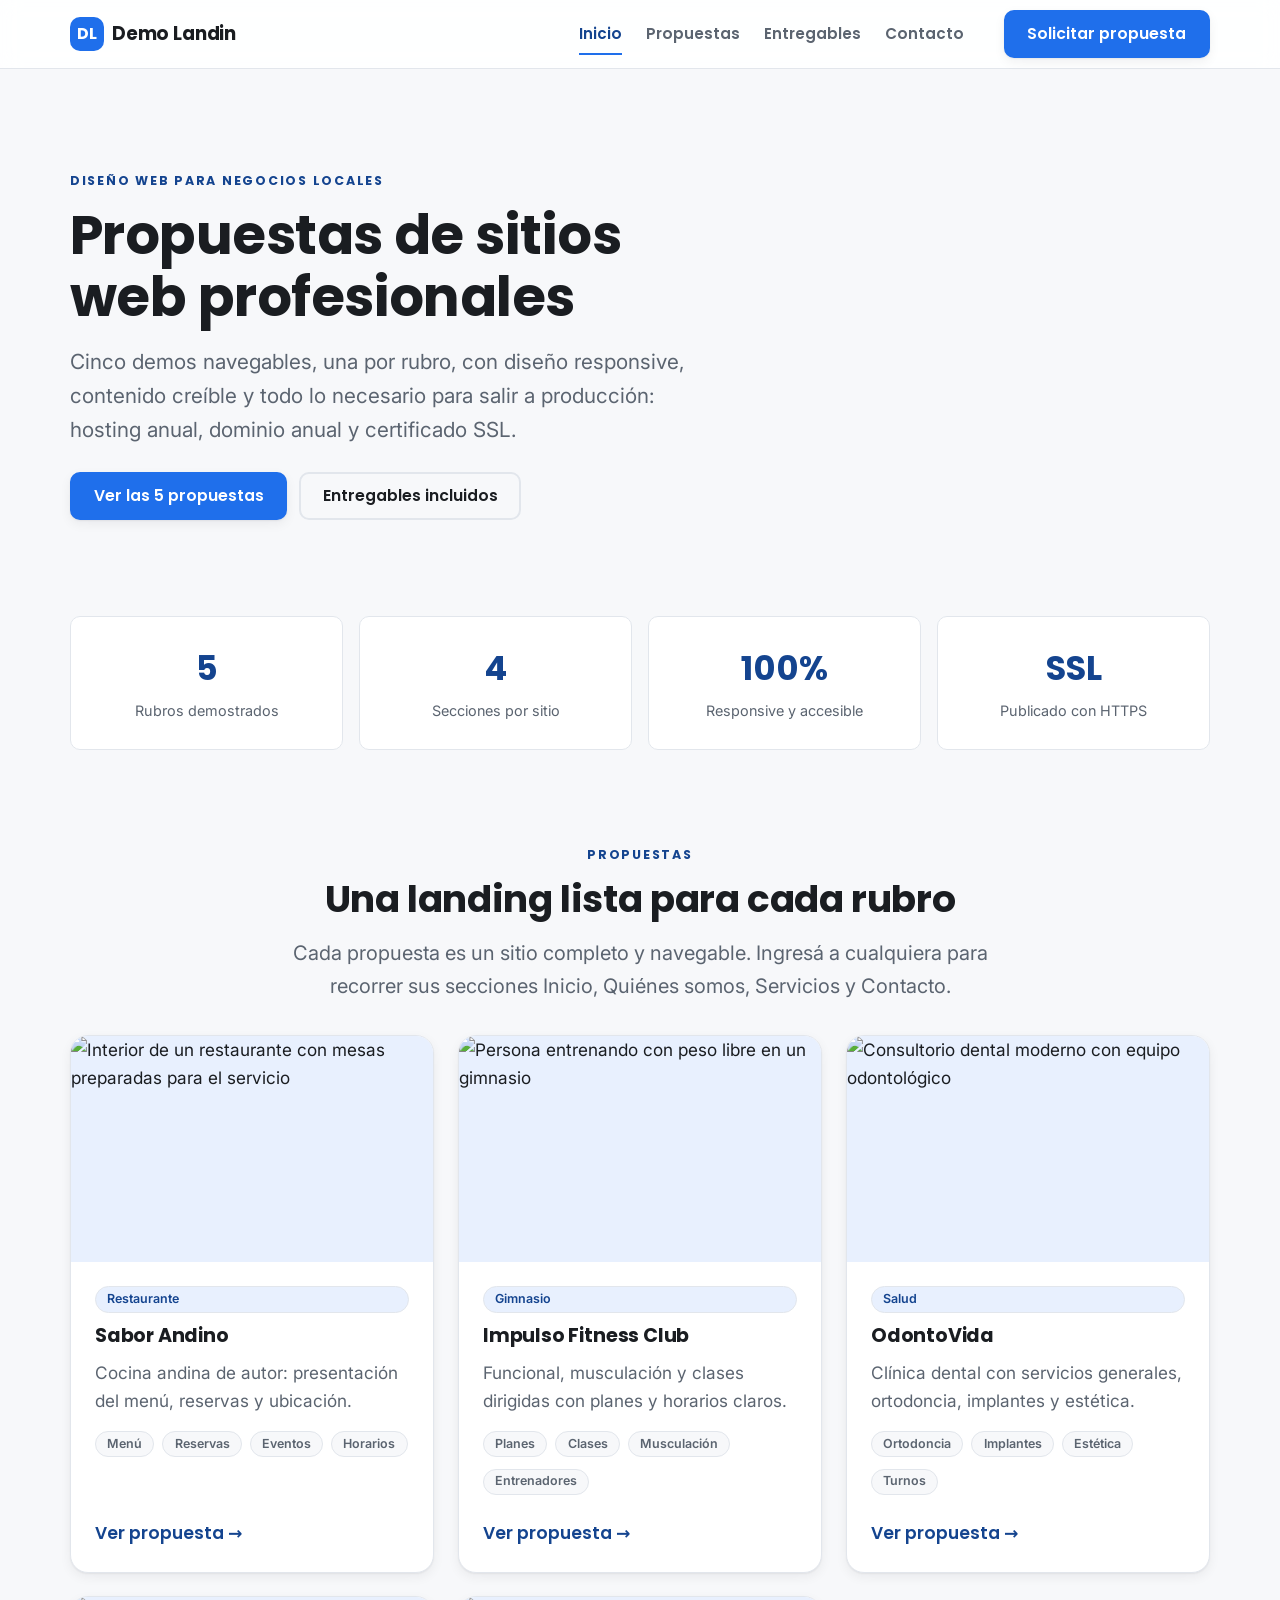
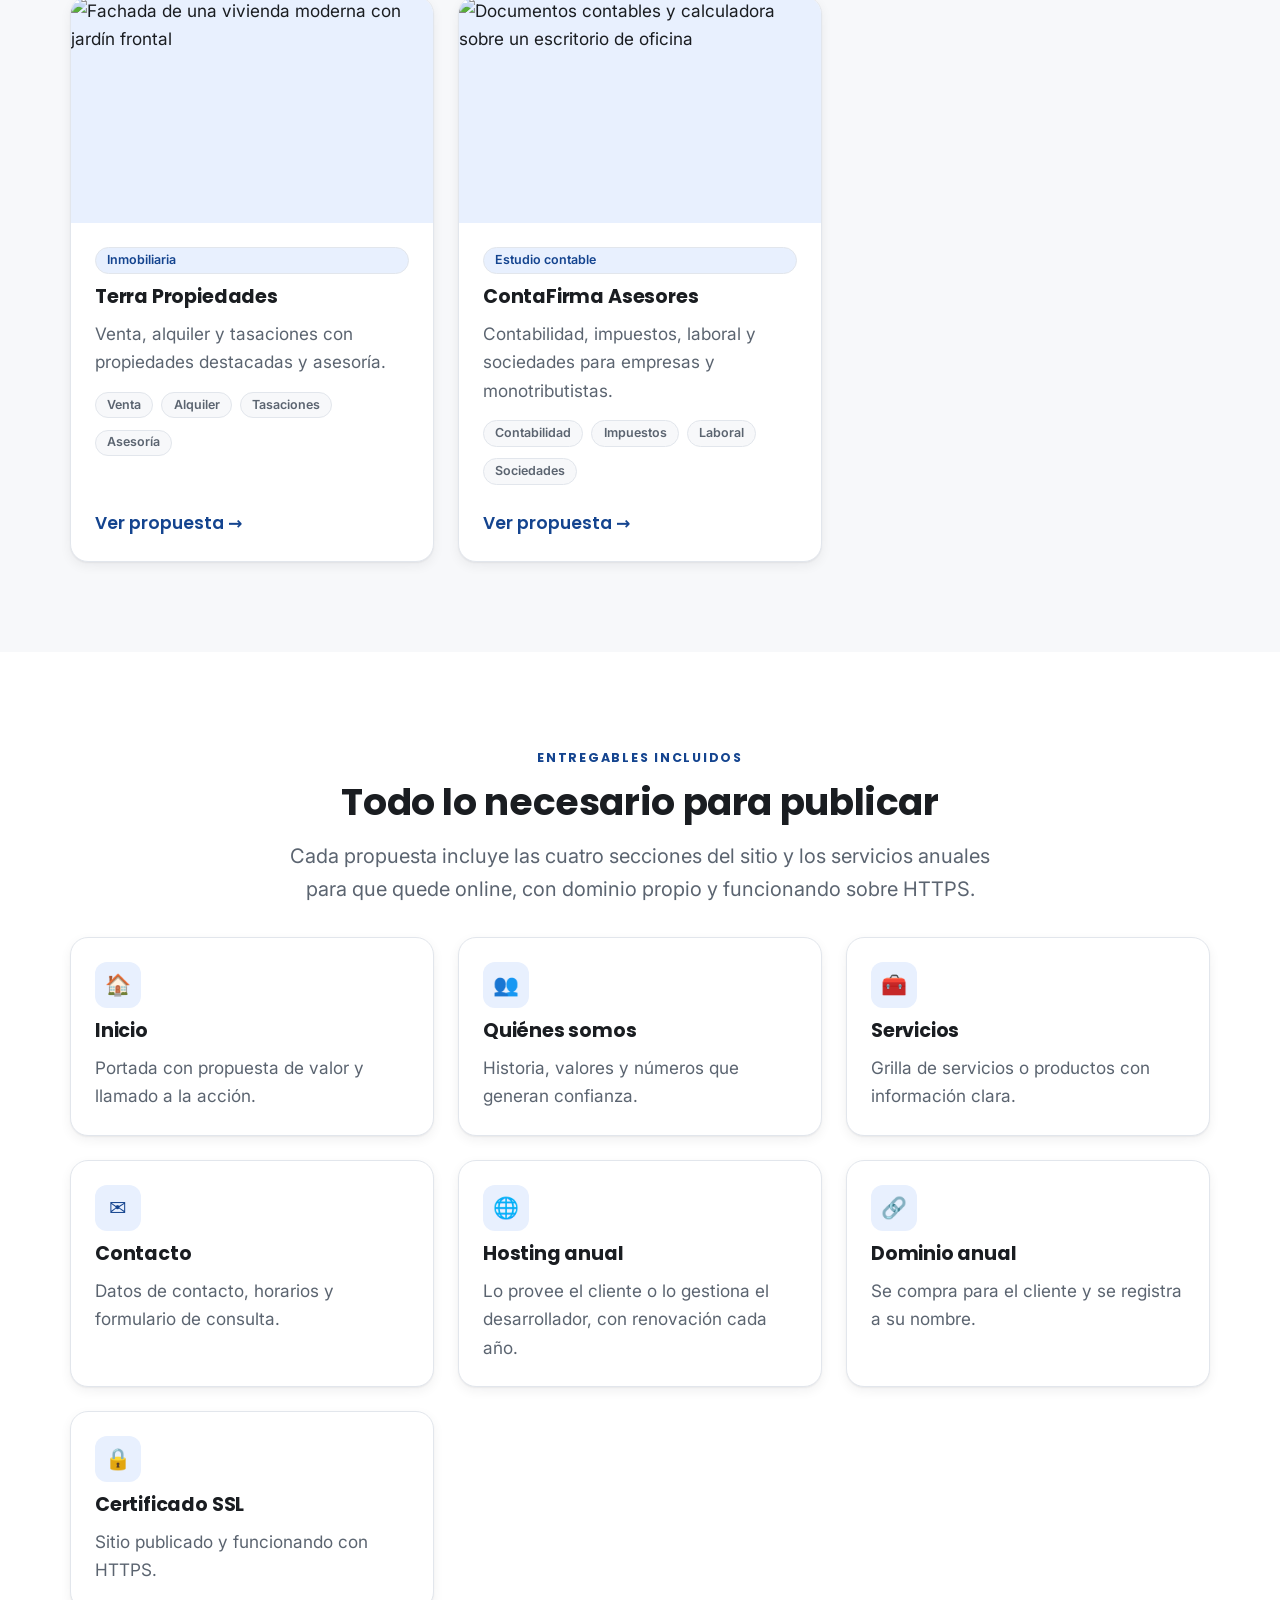
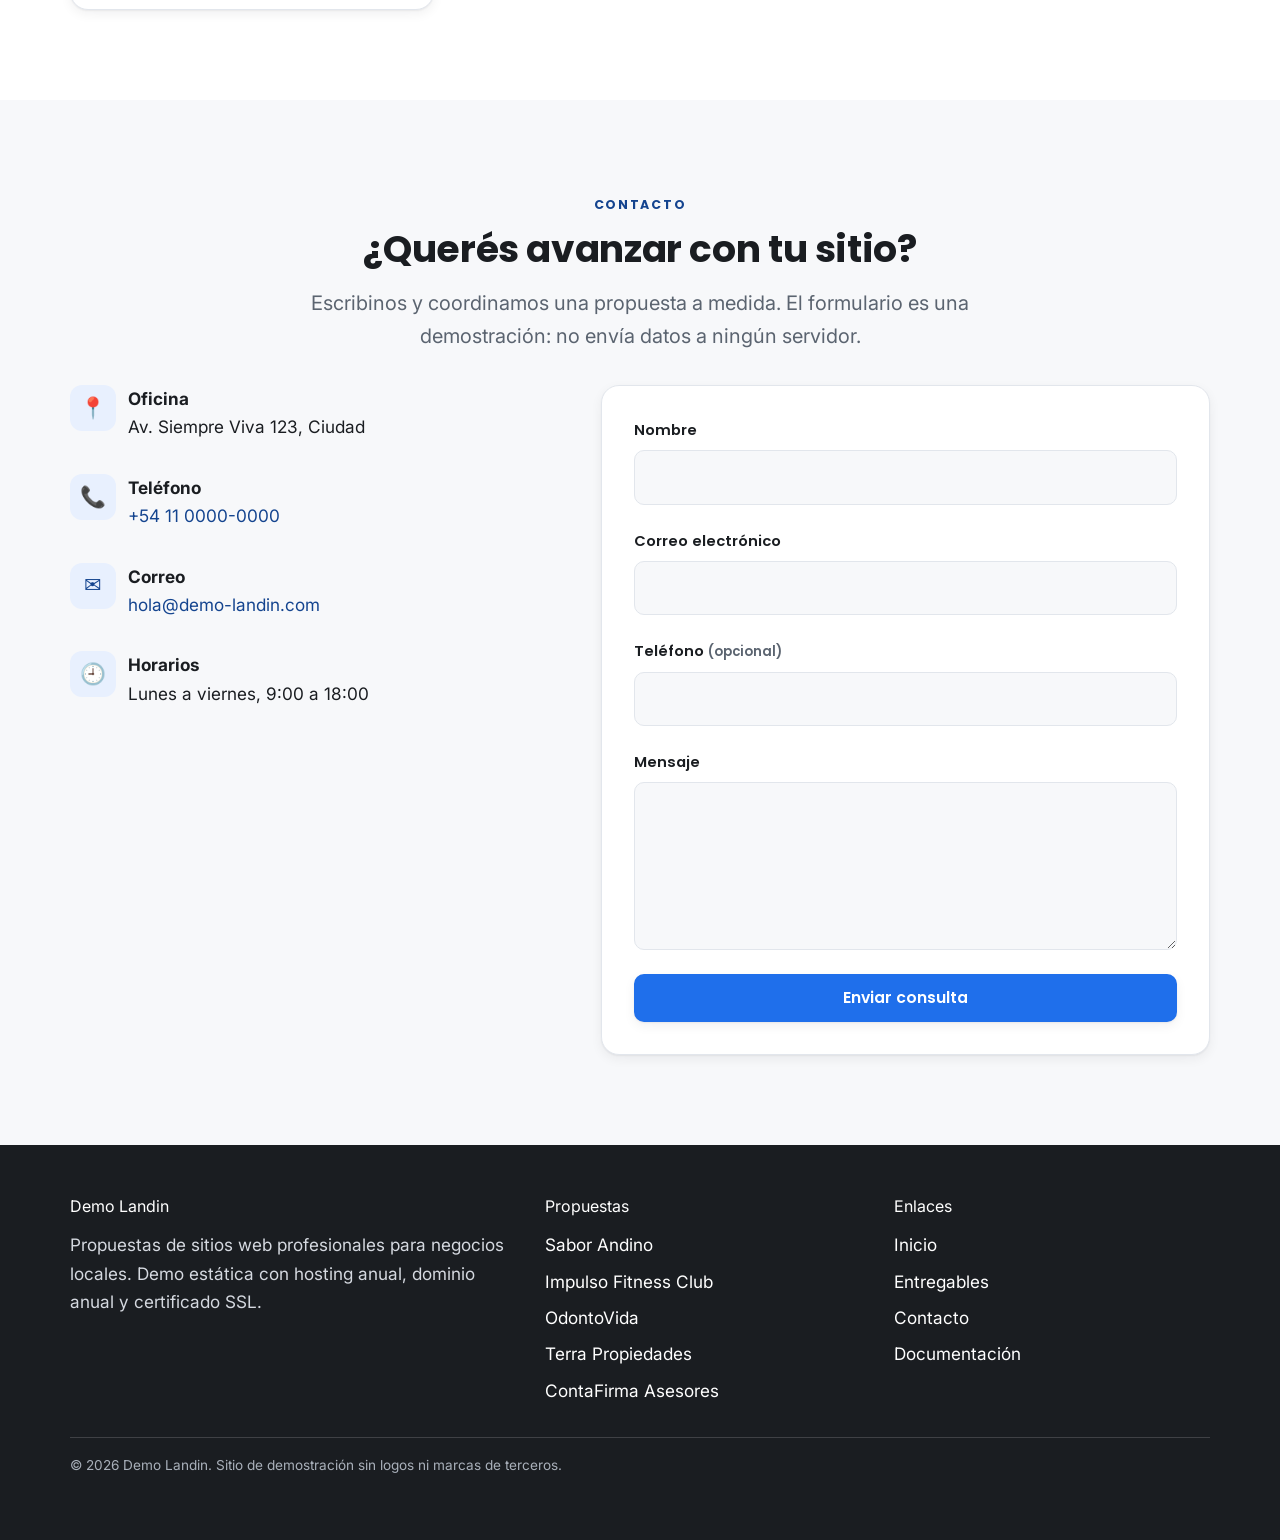
==== index.html @ 1b3a4a17 "feat(hub): add proposal hub with deliverables" ====
<!DOCTYPE html>
<html lang="es">
<head>
  <meta charset="utf-8">
  <meta name="viewport" content="width=device-width, initial-scale=1">
  <title>Propuestas de sitios web profesionales | Demo</title>
  <meta name="description" content="Cinco propuestas de landing pages profesionales para rubros locales: restaurante, gimnasio, clínica dental, inmobiliaria y estudio contable. Incluye hosting anual, dominio anual y certificado SSL.">

  <link rel="preconnect" href="https://fonts.googleapis.com">
  <link rel="preconnect" href="https://fonts.gstatic.com" crossorigin>
  <link href="https://fonts.googleapis.com/css2?family=Inter:wght@400;500;600&family=Poppins:wght@500;600;700&display=swap" rel="stylesheet">
  <link rel="stylesheet" href="assets/css/base.css">
</head>
<body>
  <a class="skip-link" href="#contenido">Saltar al contenido principal</a>

  <header class="site-header site-header--sticky">
    <div class="container site-header__inner">
      <a class="brand" href="#inicio" aria-label="Propuestas de sitios web, inicio">
        <span class="brand__mark" aria-hidden="true">DL</span>
        <span>Demo&nbsp;Landin</span>
      </a>

      <nav class="nav" data-nav aria-label="Navegación principal">
        <button class="nav__toggle" type="button" data-nav-toggle aria-expanded="false" aria-controls="hub-menu">
          <span class="visually-hidden">Abrir menú de navegación</span>
          <span class="nav__toggle-icon" aria-hidden="true"></span>
        </button>

        <ul class="nav__list" id="hub-menu">
          <li><a class="nav__link" href="#inicio">Inicio</a></li>
          <li><a class="nav__link" href="#propuestas">Propuestas</a></li>
          <li><a class="nav__link" href="#entregables">Entregables</a></li>
          <li><a class="nav__link" href="#contacto">Contacto</a></li>
          <li><a class="btn btn--primary nav__cta" href="#contacto">Solicitar propuesta</a></li>
        </ul>
      </nav>
    </div>
  </header>

  <main id="contenido">
    <!-- Hero -->
    <section class="hero container" id="inicio">
      <div class="hero__content">
        <span class="eyebrow">Diseño web para negocios locales</span>
        <h1>Propuestas de sitios web profesionales</h1>
        <p class="lead">
          Cinco demos navegables, una por rubro, con diseño responsive, contenido creíble
          y todo lo necesario para salir a producción: hosting anual, dominio anual y
          certificado SSL.
        </p>
        <div class="hero__actions">
          <a class="btn btn--primary" href="#propuestas">Ver las 5 propuestas</a>
          <a class="btn btn--ghost" href="#entregables">Entregables incluidos</a>
        </div>
      </div>
    </section>

    <!-- Stats -->
    <section class="container" aria-label="Resumen del servicio">
      <ul class="stats reveal">
        <li class="stat">
          <span class="stat__value">5</span>
          <span class="stat__label">Rubros demostrados</span>
        </li>
        <li class="stat">
          <span class="stat__value">4</span>
          <span class="stat__label">Secciones por sitio</span>
        </li>
        <li class="stat">
          <span class="stat__value">100%</span>
          <span class="stat__label">Responsive y accesible</span>
        </li>
        <li class="stat">
          <span class="stat__value">SSL</span>
          <span class="stat__label">Publicado con HTTPS</span>
        </li>
      </ul>
    </section>

    <!-- Propuestas -->
    <section class="section" id="propuestas">
      <div class="container">
        <div class="section__head section__head--center reveal">
          <span class="eyebrow">Propuestas</span>
          <h2>Una landing lista para cada rubro</h2>
          <p class="lead">
            Cada propuesta es un sitio completo y navegable. Ingresá a cualquiera para
            recorrer sus secciones Inicio, Quiénes somos, Servicios y Contacto.
          </p>
        </div>

        <div class="cards cards--3">
          <!-- Restaurante -->
          <article class="card reveal">
            <div class="card__media">
              <img
                src="https://images.unsplash.com/photo-1517248135467-4c7edcad34c4?auto=format&amp;fit=crop&amp;w=800&amp;q=80"
                alt="Interior de un restaurante con mesas preparadas para el servicio"
                width="800" height="500" loading="lazy">
            </div>
            <div class="card__body">
              <span class="badge">Restaurante</span>
              <h3 class="card__title">Sabor Andino</h3>
              <p class="card__text">Cocina andina de autor: presentación del menú, reservas y ubicación.</p>
              <ul class="tags">
                <li><span class="badge badge--muted">Menú</span></li>
                <li><span class="badge badge--muted">Reservas</span></li>
                <li><span class="badge badge--muted">Eventos</span></li>
                <li><span class="badge badge--muted">Horarios</span></li>
              </ul>
              <div class="card__footer">
                <a class="card__link" href="propuestas/restaurante-sabor-andino/index.html">Ver propuesta &rarr;</a>
              </div>
            </div>
          </article>

          <!-- Gimnasio -->
          <article class="card reveal">
            <div class="card__media">
              <img
                src="https://images.unsplash.com/photo-1534438327276-14e5300c3a48?auto=format&amp;fit=crop&amp;w=800&amp;q=80"
                alt="Persona entrenando con peso libre en un gimnasio"
                width="800" height="500" loading="lazy">
            </div>
            <div class="card__body">
              <span class="badge">Gimnasio</span>
              <h3 class="card__title">Impulso Fitness Club</h3>
              <p class="card__text">Funcional, musculación y clases dirigidas con planes y horarios claros.</p>
              <ul class="tags">
                <li><span class="badge badge--muted">Planes</span></li>
                <li><span class="badge badge--muted">Clases</span></li>
                <li><span class="badge badge--muted">Musculación</span></li>
                <li><span class="badge badge--muted">Entrenadores</span></li>
              </ul>
              <div class="card__footer">
                <a class="card__link" href="propuestas/gimnasio-impulso-fitness/index.html">Ver propuesta &rarr;</a>
              </div>
            </div>
          </article>

          <!-- Clínica dental -->
          <article class="card reveal">
            <div class="card__media">
              <img
                src="https://images.unsplash.com/photo-1629909613654-28e377c37b09?auto=format&amp;fit=crop&amp;w=800&amp;q=80"
                alt="Consultorio dental moderno con equipo odontológico"
                width="800" height="500" loading="lazy">
            </div>
            <div class="card__body">
              <span class="badge">Salud</span>
              <h3 class="card__title">OdontoVida</h3>
              <p class="card__text">Clínica dental con servicios generales, ortodoncia, implantes y estética.</p>
              <ul class="tags">
                <li><span class="badge badge--muted">Ortodoncia</span></li>
                <li><span class="badge badge--muted">Implantes</span></li>
                <li><span class="badge badge--muted">Estética</span></li>
                <li><span class="badge badge--muted">Turnos</span></li>
              </ul>
              <div class="card__footer">
                <a class="card__link" href="propuestas/clinica-odontovida/index.html">Ver propuesta &rarr;</a>
              </div>
            </div>
          </article>

          <!-- Inmobiliaria -->
          <article class="card reveal">
            <div class="card__media">
              <img
                src="https://images.unsplash.com/photo-1560518883-ce09059eeffa?auto=format&amp;fit=crop&amp;w=800&amp;q=80"
                alt="Fachada de una vivienda moderna con jardín frontal"
                width="800" height="500" loading="lazy">
            </div>
            <div class="card__body">
              <span class="badge">Inmobiliaria</span>
              <h3 class="card__title">Terra Propiedades</h3>
              <p class="card__text">Venta, alquiler y tasaciones con propiedades destacadas y asesoría.</p>
              <ul class="tags">
                <li><span class="badge badge--muted">Venta</span></li>
                <li><span class="badge badge--muted">Alquiler</span></li>
                <li><span class="badge badge--muted">Tasaciones</span></li>
                <li><span class="badge badge--muted">Asesoría</span></li>
              </ul>
              <div class="card__footer">
                <a class="card__link" href="propuestas/inmobiliaria-terra/index.html">Ver propuesta &rarr;</a>
              </div>
            </div>
          </article>

          <!-- Estudio contable -->
          <article class="card reveal">
            <div class="card__media">
              <img
                src="https://images.unsplash.com/photo-1554224155-6726b3ff858f?auto=format&amp;fit=crop&amp;w=800&amp;q=80"
                alt="Documentos contables y calculadora sobre un escritorio de oficina"
                width="800" height="500" loading="lazy">
            </div>
            <div class="card__body">
              <span class="badge">Estudio contable</span>
              <h3 class="card__title">ContaFirma Asesores</h3>
              <p class="card__text">Contabilidad, impuestos, laboral y sociedades para empresas y monotributistas.</p>
              <ul class="tags">
                <li><span class="badge badge--muted">Contabilidad</span></li>
                <li><span class="badge badge--muted">Impuestos</span></li>
                <li><span class="badge badge--muted">Laboral</span></li>
                <li><span class="badge badge--muted">Sociedades</span></li>
              </ul>
              <div class="card__footer">
                <a class="card__link" href="propuestas/estudio-contafirma/index.html">Ver propuesta &rarr;</a>
              </div>
            </div>
          </article>
        </div>
      </div>
    </section>

    <!-- Entregables -->
    <section class="section section--tint" id="entregables">
      <div class="container">
        <div class="section__head section__head--center reveal">
          <span class="eyebrow">Entregables incluidos</span>
          <h2>Todo lo necesario para publicar</h2>
          <p class="lead">
            Cada propuesta incluye las cuatro secciones del sitio y los servicios anuales
            para que quede online, con dominio propio y funcionando sobre HTTPS.
          </p>
        </div>

        <div class="grid grid--3">
          <article class="card reveal">
            <div class="card__body">
              <span class="card__icon" aria-hidden="true">🏠</span>
              <h3 class="card__title">Inicio</h3>
              <p class="card__text">Portada con propuesta de valor y llamado a la acción.</p>
            </div>
          </article>

          <article class="card reveal">
            <div class="card__body">
              <span class="card__icon" aria-hidden="true">👥</span>
              <h3 class="card__title">Quiénes somos</h3>
              <p class="card__text">Historia, valores y números que generan confianza.</p>
            </div>
          </article>

          <article class="card reveal">
            <div class="card__body">
              <span class="card__icon" aria-hidden="true">🧰</span>
              <h3 class="card__title">Servicios</h3>
              <p class="card__text">Grilla de servicios o productos con información clara.</p>
            </div>
          </article>

          <article class="card reveal">
            <div class="card__body">
              <span class="card__icon" aria-hidden="true">✉️</span>
              <h3 class="card__title">Contacto</h3>
              <p class="card__text">Datos de contacto, horarios y formulario de consulta.</p>
            </div>
          </article>

          <article class="card reveal">
            <div class="card__body">
              <span class="card__icon" aria-hidden="true">🌐</span>
              <h3 class="card__title">Hosting anual</h3>
              <p class="card__text">Lo provee el cliente o lo gestiona el desarrollador, con renovación cada año.</p>
            </div>
          </article>

          <article class="card reveal">
            <div class="card__body">
              <span class="card__icon" aria-hidden="true">🔗</span>
              <h3 class="card__title">Dominio anual</h3>
              <p class="card__text">Se compra para el cliente y se registra a su nombre.</p>
            </div>
          </article>

          <article class="card reveal">
            <div class="card__body">
              <span class="card__icon" aria-hidden="true">🔒</span>
              <h3 class="card__title">Certificado SSL</h3>
              <p class="card__text">Sitio publicado y funcionando con HTTPS.</p>
            </div>
          </article>
        </div>
      </div>
    </section>

    <!-- Contacto / CTA -->
    <section class="section" id="contacto">
      <div class="container">
        <div class="section__head section__head--center reveal">
          <span class="eyebrow">Contacto</span>
          <h2>¿Querés avanzar con tu sitio?</h2>
          <p class="lead">
            Escribinos y coordinamos una propuesta a medida. El formulario es una
            demostración: no envía datos a ningún servidor.
          </p>
        </div>

        <div class="contact">
          <div class="contact__info reveal">
            <div class="contact__item">
              <span class="card__icon" aria-hidden="true">📍</span>
              <p><strong>Oficina</strong><br>Av. Siempre Viva 123, Ciudad</p>
            </div>
            <div class="contact__item">
              <span class="card__icon" aria-hidden="true">📞</span>
              <p><strong>Teléfono</strong><br><a href="tel:+541100000000">+54 11 0000-0000</a></p>
            </div>
            <div class="contact__item">
              <span class="card__icon" aria-hidden="true">✉️</span>
              <p><strong>Correo</strong><br><a href="mailto:hola@demo-landin.com">hola@demo-landin.com</a></p>
            </div>
            <div class="contact__item">
              <span class="card__icon" aria-hidden="true">🕘</span>
              <p><strong>Horarios</strong><br>Lunes a viernes, 9:00 a 18:00</p>
            </div>
          </div>

          <form class="form reveal" data-contact-form novalidate>
            <div class="field">
              <label for="hub-name">Nombre</label>
              <input id="hub-name" name="name" type="text" autocomplete="name" required>
              <p class="field__error" id="hub-name-error" role="alert"></p>
            </div>

            <div class="field">
              <label for="hub-email">Correo electrónico</label>
              <input id="hub-email" name="email" type="email" autocomplete="email" required>
              <p class="field__error" id="hub-email-error" role="alert"></p>
            </div>

            <div class="field">
              <label for="hub-phone">Teléfono <span class="hint">(opcional)</span></label>
              <input id="hub-phone" name="phone" type="tel" autocomplete="tel">
              <p class="field__error" id="hub-phone-error" role="alert"></p>
            </div>

            <div class="field">
              <label for="hub-message">Mensaje</label>
              <textarea id="hub-message" name="message" rows="5" required></textarea>
              <p class="field__error" id="hub-message-error" role="alert"></p>
            </div>

            <button class="btn btn--primary btn--block" type="submit">Enviar consulta</button>
            <p class="form__status" data-form-status role="status" aria-live="polite"></p>
          </form>
        </div>
      </div>
    </section>
  </main>

  <footer class="footer">
    <div class="container">
      <div class="footer__grid">
        <div>
          <p class="footer__title">Demo Landin</p>
          <p>
            Propuestas de sitios web profesionales para negocios locales. Demo estática
            con hosting anual, dominio anual y certificado SSL.
          </p>
        </div>

        <div>
          <p class="footer__title">Propuestas</p>
          <ul class="footer__list">
            <li><a href="propuestas/restaurante-sabor-andino/index.html">Sabor Andino</a></li>
            <li><a href="propuestas/gimnasio-impulso-fitness/index.html">Impulso Fitness Club</a></li>
            <li><a href="propuestas/clinica-odontovida/index.html">OdontoVida</a></li>
            <li><a href="propuestas/inmobiliaria-terra/index.html">Terra Propiedades</a></li>
            <li><a href="propuestas/estudio-contafirma/index.html">ContaFirma Asesores</a></li>
          </ul>
        </div>

        <div>
          <p class="footer__title">Enlaces</p>
          <ul class="footer__list">
            <li><a href="#inicio">Inicio</a></li>
            <li><a href="#entregables">Entregables</a></li>
            <li><a href="#contacto">Contacto</a></li>
            <li><a href="README.md">Documentación</a></li>
          </ul>
        </div>
      </div>

      <p class="footer__bottom">
        &copy; <span data-year>2026</span> Demo Landin. Sitio de demostración sin logos ni
        marcas de terceros.
      </p>
    </div>
  </footer>

  <script src="assets/js/main.js" defer></script>
</body>
</html>
---- assets/css/base.css ----
/* ==========================================================================
   base.css — Shared design system for the landing page proposals.
   Every landing can re-brand by overriding the tokens in :root only.
   ========================================================================== */

/* --------------------------------------------------------------------------
   1. Design tokens
   -------------------------------------------------------------------------- */
:root {
  /* Brand (neutral defaults, override per landing) */
  --brand: #1f6feb;
  --brand-dark: #14448f;
  --brand-soft: #e8f0fe;
  --accent: #f59e0b;

  /* Surfaces and text */
  --bg: #f7f8fa;
  --surface: #ffffff;
  --text: #1a1d21;
  --muted: #5b6470;
  --border: #e2e6ec;

  /* Radii */
  --radius: 10px;
  --radius-lg: 18px;

  /* Shadows */
  --shadow: 0 1px 2px rgba(16, 24, 40, 0.06), 0 4px 12px rgba(16, 24, 40, 0.06);
  --shadow-lg: 0 12px 32px rgba(16, 24, 40, 0.14);

  /* Typography */
  --font-head: "Poppins", "Segoe UI", system-ui, -apple-system, sans-serif;
  --font-body: "Inter", "Segoe UI", system-ui, -apple-system, sans-serif;

  /* Layout */
  --maxw: 1140px;
  --space: 1rem;
  --space-1: 0.25rem;
  --space-2: 0.5rem;
  --space-3: 0.75rem;
  --space-4: 1rem;
  --space-5: 1.5rem;
  --space-6: 2rem;
  --space-7: 3rem;
  --space-8: 4rem;
  --space-9: 6rem;

  /* Misc */
  --header-h: 68px;
  --transition: 180ms ease;
}

/* --------------------------------------------------------------------------
   2. Reset / normalize
   -------------------------------------------------------------------------- */
*,
*::before,
*::after {
  box-sizing: border-box;
}

html {
  -webkit-text-size-adjust: 100%;
  scroll-behavior: smooth;
  scroll-padding-top: calc(var(--header-h) + var(--space-3));
}

body {
  margin: 0;
  min-height: 100vh;
  background: var(--bg);
  color: var(--text);
  font-family: var(--font-body);
  font-size: clamp(1rem, 0.96rem + 0.18vw, 1.075rem);
  line-height: 1.65;
  text-rendering: optimizeLegibility;
  -webkit-font-smoothing: antialiased;
}

img,
picture,
svg,
video {
  display: block;
  max-width: 100%;
}

img {
  height: auto;
}

h1,
h2,
h3,
h4 {
  margin: 0 0 var(--space-4);
  font-family: var(--font-head);
  line-height: 1.15;
  letter-spacing: -0.01em;
  color: var(--text);
}

h1 {
  font-size: clamp(2rem, 1.4rem + 2.6vw, 3.4rem);
}

h2 {
  font-size: clamp(1.5rem, 1.15rem + 1.5vw, 2.35rem);
}

h3 {
  font-size: clamp(1.15rem, 1.03rem + 0.5vw, 1.4rem);
}

p {
  margin: 0 0 var(--space-4);
}

a {
  color: var(--brand-dark);
  text-decoration: none;
  transition: color var(--transition);
}

a:hover {
  color: var(--brand);
}

ul,
ol {
  margin: 0 0 var(--space-4);
  padding-left: 1.25rem;
}

button,
input,
textarea,
select {
  font: inherit;
  color: inherit;
}

button {
  cursor: pointer;
}

/* Accessibility helpers */
.visually-hidden {
  position: absolute !important;
  width: 1px;
  height: 1px;
  margin: -1px;
  padding: 0;
  overflow: hidden;
  clip: rect(0 0 0 0);
  white-space: nowrap;
  border: 0;
}

:focus-visible {
  outline: 3px solid var(--brand);
  outline-offset: 2px;
  border-radius: 4px;
}

/* --------------------------------------------------------------------------
   3. Layout primitives
   -------------------------------------------------------------------------- */
.container {
  width: min(100% - 2 * var(--space-4), var(--maxw));
  margin-inline: auto;
}

.section {
  padding-block: clamp(var(--space-7), 7vw, var(--space-9));
}

.section--tint {
  background: var(--surface);
}

.section__head {
  max-width: 46rem;
  margin-bottom: var(--space-6);
}

.section__head--center {
  margin-inline: auto;
  text-align: center;
}

.eyebrow {
  display: inline-block;
  margin-bottom: var(--space-3);
  color: var(--brand-dark);
  font-family: var(--font-head);
  font-size: 0.78rem;
  font-weight: 700;
  letter-spacing: 0.14em;
  text-transform: uppercase;
}

.lead {
  color: var(--muted);
  font-size: clamp(1.05rem, 1rem + 0.35vw, 1.25rem);
}

/* --------------------------------------------------------------------------
   4. Buttons
   -------------------------------------------------------------------------- */
.btn {
  display: inline-flex;
  align-items: center;
  justify-content: center;
  gap: var(--space-2);
  min-height: 48px;
  padding: 0.75rem 1.35rem;
  border: 2px solid transparent;
  border-radius: var(--radius);
  background: transparent;
  color: var(--text);
  font-family: var(--font-head);
  font-size: 0.98rem;
  font-weight: 600;
  line-height: 1;
  text-align: center;
  text-decoration: none;
  transition: transform var(--transition), background var(--transition),
    border-color var(--transition), color var(--transition),
    box-shadow var(--transition);
}

.btn:hover {
  transform: translateY(-2px);
}

.btn:active {
  transform: translateY(0);
}

.btn--primary {
  background: var(--brand);
  border-color: var(--brand);
  color: #ffffff;
  box-shadow: var(--shadow);
}

.btn--primary:hover,
.btn--primary:focus-visible {
  background: var(--brand-dark);
  border-color: var(--brand-dark);
  color: #ffffff;
}

.btn--ghost {
  background: transparent;
  border-color: var(--border);
  color: var(--text);
}

.btn--ghost:hover,
.btn--ghost:focus-visible {
  border-color: var(--brand);
  color: var(--brand-dark);
  background: var(--brand-soft);
}

.btn--block {
  width: 100%;
}

/* --------------------------------------------------------------------------
   5. Header + navigation
   -------------------------------------------------------------------------- */
.site-header {
  position: relative;
  z-index: 50;
  background: color-mix(in srgb, var(--surface) 88%, transparent);
  border-bottom: 1px solid var(--border);
  backdrop-filter: blur(10px);
}

.site-header--sticky {
  position: sticky;
  top: 0;
}

.site-header__inner {
  display: flex;
  align-items: center;
  justify-content: space-between;
  gap: var(--space-4);
  min-height: var(--header-h);
}

.brand {
  display: inline-flex;
  align-items: center;
  gap: var(--space-2);
  color: var(--text);
  font-family: var(--font-head);
  font-size: 1.15rem;
  font-weight: 700;
  letter-spacing: -0.01em;
}

.brand:hover {
  color: var(--brand-dark);
}

.brand__mark {
  display: grid;
  place-items: center;
  width: 34px;
  height: 34px;
  border-radius: 10px;
  background: var(--brand);
  color: #ffffff;
  font-size: 1rem;
}

.nav {
  position: relative;
}

.nav__toggle {
  display: none;
  align-items: center;
  justify-content: center;
  width: 44px;
  height: 44px;
  padding: 0;
  border: 1px solid var(--border);
  border-radius: var(--radius);
  background: var(--surface);
  color: var(--text);
}

.nav__toggle-icon,
.nav__toggle-icon::before,
.nav__toggle-icon::after {
  display: block;
  width: 20px;
  height: 2px;
  background: currentColor;
  transition: transform var(--transition), opacity var(--transition);
}

.nav__toggle-icon::before,
.nav__toggle-icon::after {
  content: "";
  position: relative;
}

.nav__toggle-icon::before {
  top: -7px;
}

.nav__toggle-icon::after {
  top: 5px;
}

.nav.is-open .nav__toggle-icon {
  background: transparent;
}

.nav.is-open .nav__toggle-icon::before {
  transform: translateY(7px) rotate(45deg);
}

.nav.is-open .nav__toggle-icon::after {
  transform: translateY(-7px) rotate(-45deg);
}

.nav__list {
  display: flex;
  align-items: center;
  gap: var(--space-5);
  margin: 0;
  padding: 0;
  list-style: none;
}

.nav__link {
  position: relative;
  display: inline-block;
  padding: var(--space-2) 0;
  color: var(--muted);
  font-family: var(--font-head);
  font-size: 0.95rem;
  font-weight: 600;
}

.nav__link::after {
  content: "";
  position: absolute;
  left: 0;
  bottom: 0;
  width: 100%;
  height: 2px;
  background: var(--brand);
  transform: scaleX(0);
  transform-origin: left;
  transition: transform var(--transition);
}

.nav__link:hover,
.nav__link:focus-visible {
  color: var(--brand-dark);
}

.nav__link.is-active {
  color: var(--brand-dark);
}

.nav__link.is-active::after,
.nav__link:hover::after {
  transform: scaleX(1);
}

.nav__cta {
  margin-left: var(--space-2);
}

/* --------------------------------------------------------------------------
   6. Hero
   -------------------------------------------------------------------------- */
.hero {
  position: relative;
  display: grid;
  gap: var(--space-6);
  align-items: center;
  padding-block: clamp(var(--space-7), 8vw, var(--space-9));
}

.hero__content {
  max-width: 40rem;
}

.hero__content p {
  color: var(--muted);
  font-size: clamp(1.05rem, 1rem + 0.4vw, 1.3rem);
}

.hero__actions {
  display: flex;
  flex-wrap: wrap;
  gap: var(--space-3);
  margin-top: var(--space-5);
}

.hero__media {
  overflow: hidden;
  border-radius: var(--radius-lg);
  box-shadow: var(--shadow-lg);
  aspect-ratio: 4 / 3;
}

.hero__media img {
  width: 100%;
  height: 100%;
  object-fit: cover;
}

@media (min-width: 768px) {
  .hero--split {
    grid-template-columns: 1.05fr 0.95fr;
  }
}

/* --------------------------------------------------------------------------
   7. Grids + cards
   -------------------------------------------------------------------------- */
.grid {
  display: grid;
  gap: var(--space-5);
}

.grid--2 {
  grid-template-columns: 1fr;
}

.grid--3 {
  grid-template-columns: 1fr;
}

@media (min-width: 640px) {
  .grid--2,
  .grid--3 {
    grid-template-columns: repeat(2, minmax(0, 1fr));
  }
}

@media (min-width: 1024px) {
  .grid--3 {
    grid-template-columns: repeat(3, minmax(0, 1fr));
  }
}

.cards {
  display: grid;
  gap: var(--space-5);
  grid-template-columns: 1fr;
}

@media (min-width: 640px) {
  .cards {
    grid-template-columns: repeat(2, minmax(0, 1fr));
  }
}

@media (min-width: 1024px) {
  .cards--3 {
    grid-template-columns: repeat(3, minmax(0, 1fr));
  }
}

.card {
  display: flex;
  flex-direction: column;
  overflow: hidden;
  background: var(--surface);
  border: 1px solid var(--border);
  border-radius: var(--radius-lg);
  box-shadow: var(--shadow);
  transition: transform var(--transition), box-shadow var(--transition);
}

.card:hover {
  transform: translateY(-4px);
  box-shadow: var(--shadow-lg);
}

.card__media {
  aspect-ratio: 16 / 10;
  overflow: hidden;
  background: var(--brand-soft);
}

.card__media img {
  width: 100%;
  height: 100%;
  object-fit: cover;
}

.card__body {
  display: flex;
  flex: 1 1 auto;
  flex-direction: column;
  gap: var(--space-3);
  padding: var(--space-5);
}

.card__title {
  margin: 0;
  font-size: 1.2rem;
}

.card__text {
  margin: 0;
  color: var(--muted);
}

.card__icon {
  display: grid;
  place-items: center;
  width: 46px;
  height: 46px;
  border-radius: 12px;
  background: var(--brand-soft);
  color: var(--brand-dark);
  font-size: 1.3rem;
}

.card__footer {
  margin-top: auto;
  padding-top: var(--space-3);
}

.card__link {
  font-family: var(--font-head);
  font-weight: 600;
}

.badge {
  display: inline-flex;
  align-items: center;
  gap: var(--space-1);
  padding: 0.3rem 0.7rem;
  border: 1px solid var(--border);
  border-radius: 999px;
  background: var(--brand-soft);
  color: var(--brand-dark);
  font-size: 0.78rem;
  font-weight: 600;
  line-height: 1.2;
}

.badge--muted {
  background: var(--bg);
  color: var(--muted);
}

.tags {
  display: flex;
  flex-wrap: wrap;
  gap: var(--space-2);
  margin: 0;
  padding: 0;
  list-style: none;
}

/* --------------------------------------------------------------------------
   8. Stats
   -------------------------------------------------------------------------- */
.stats {
  display: grid;
  gap: var(--space-4);
  grid-template-columns: repeat(2, minmax(0, 1fr));
  margin: 0;
  padding: 0;
  list-style: none;
}

@media (min-width: 768px) {
  .stats {
    grid-template-columns: repeat(4, minmax(0, 1fr));
  }
}

.stat {
  padding: var(--space-5);
  background: var(--surface);
  border: 1px solid var(--border);
  border-radius: var(--radius);
  text-align: center;
}

.stat__value {
  display: block;
  font-family: var(--font-head);
  font-size: clamp(1.6rem, 1.3rem + 1vw, 2.2rem);
  font-weight: 700;
  color: var(--brand-dark);
}

.stat__label {
  color: var(--muted);
  font-size: 0.9rem;
}

/* --------------------------------------------------------------------------
   9. Contact + forms
   -------------------------------------------------------------------------- */
.contact {
  display: grid;
  gap: var(--space-6);
}

@media (min-width: 768px) {
  .contact {
    grid-template-columns: 0.9fr 1.1fr;
    align-items: start;
  }
}

.contact__info {
  display: grid;
  gap: var(--space-4);
}

.contact__item {
  display: flex;
  gap: var(--space-3);
  align-items: flex-start;
}

.form {
  display: grid;
  gap: var(--space-5);
  padding: var(--space-6);
  background: var(--surface);
  border: 1px solid var(--border);
  border-radius: var(--radius-lg);
  box-shadow: var(--shadow);
}

.field {
  display: grid;
  gap: var(--space-2);
}

.field label {
  font-family: var(--font-head);
  font-size: 0.92rem;
  font-weight: 600;
}

.field .hint {
  color: var(--muted);
  font-size: 0.82rem;
}

.field input,
.field textarea,
.field select {
  width: 100%;
  padding: 0.75rem 0.9rem;
  border: 1px solid var(--border);
  border-radius: var(--radius);
  background: var(--bg);
  transition: border-color var(--transition), box-shadow var(--transition);
}

.field input:focus,
.field textarea:focus,
.field select:focus {
  outline: none;
  border-color: var(--brand);
  box-shadow: 0 0 0 4px var(--brand-soft);
}

.field textarea {
  min-height: 130px;
  resize: vertical;
}

.field--invalid input,
.field--invalid textarea,
.field--invalid select {
  border-color: #d92d20;
}

.field__error {
  min-height: 1.1em;
  color: #b42318;
  font-size: 0.82rem;
  font-weight: 600;
}

.field__error:empty {
  display: none;
}

.form__status {
  margin: 0;
  padding: var(--space-3) var(--space-4);
  border-radius: var(--radius);
  font-weight: 600;
}

.form__status[data-state="success"] {
  background: #ecfdf3;
  color: #027a48;
  border: 1px solid #abefc6;
}

.form__status[data-state="error"] {
  background: #fef3f2;
  color: #b42318;
  border: 1px solid #fecdca;
}

.form__status:empty {
  display: none;
}

/* --------------------------------------------------------------------------
   10. Footer
   -------------------------------------------------------------------------- */
.footer {
  padding-block: var(--space-7);
  background: var(--text);
  color: #d5d9e0;
}

.footer a {
  color: #ffffff;
}

.footer a:hover {
  color: var(--brand-soft);
}

.footer__grid {
  display: grid;
  gap: var(--space-6);
}

@media (min-width: 768px) {
  .footer__grid {
    grid-template-columns: 1.4fr 1fr 1fr;
  }
}

.footer__title {
  margin: 0 0 var(--space-3);
  color: #ffffff;
  font-size: 1rem;
}

.footer__list {
  margin: 0;
  padding: 0;
  list-style: none;
  display: grid;
  gap: var(--space-2);
}

.footer__bottom {
  margin-top: var(--space-6);
  padding-top: var(--space-4);
  border-top: 1px solid rgba(255, 255, 255, 0.16);
  color: #a9b0ba;
  font-size: 0.85rem;
}

/* --------------------------------------------------------------------------
   11. Skip link
   -------------------------------------------------------------------------- */
.skip-link {
  position: absolute;
  top: -100px;
  left: var(--space-4);
  z-index: 100;
  padding: var(--space-3) var(--space-5);
  border-radius: 0 0 var(--radius) var(--radius);
  background: var(--brand-dark);
  color: #ffffff;
  font-weight: 600;
  transition: top var(--transition);
}

.skip-link:focus {
  top: 0;
  color: #ffffff;
}

/* --------------------------------------------------------------------------
   12. Reveal-on-scroll utility
   -------------------------------------------------------------------------- */
.reveal {
  opacity: 0;
  transform: translateY(18px);
  transition: opacity 500ms ease, transform 500ms ease;
  will-change: opacity, transform;
}

.reveal.is-visible {
  opacity: 1;
  transform: none;
}

/* --------------------------------------------------------------------------
   13. Responsive navigation (mobile-first collapse)
   -------------------------------------------------------------------------- */
@media (max-width: 767px) {
  .nav__toggle {
    display: inline-flex;
  }

  .nav__list {
    position: absolute;
    top: calc(100% + 10px);
    right: 0;
    left: 0;
    display: none;
    flex-direction: column;
    align-items: stretch;
    gap: var(--space-1);
    padding: var(--space-3);
    background: var(--surface);
    border: 1px solid var(--border);
    border-radius: var(--radius);
    box-shadow: var(--shadow-lg);
  }

  .nav.is-open .nav__list {
    display: flex;
  }

  .nav__link {
    padding: var(--space-3);
    border-radius: var(--radius);
  }

  .nav__link:hover,
  .nav__link:focus-visible {
    background: var(--brand-soft);
  }

  .nav__cta {
    margin: 0;
  }
}

@media (min-width: 768px) {
  .nav__cta {
    margin-left: var(--space-4);
  }
}

/* --------------------------------------------------------------------------
   14. Motion preferences
   -------------------------------------------------------------------------- */
@media (prefers-reduced-motion: reduce) {
  html {
    scroll-behavior: auto;
  }

  *,
  *::before,
  *::after {
    animation-duration: 0.001ms !important;
    animation-iteration-count: 1 !important;
    transition-duration: 0.001ms !important;
    scroll-behavior: auto !important;
  }

  .reveal {
    opacity: 1;
    transform: none;
  }
}
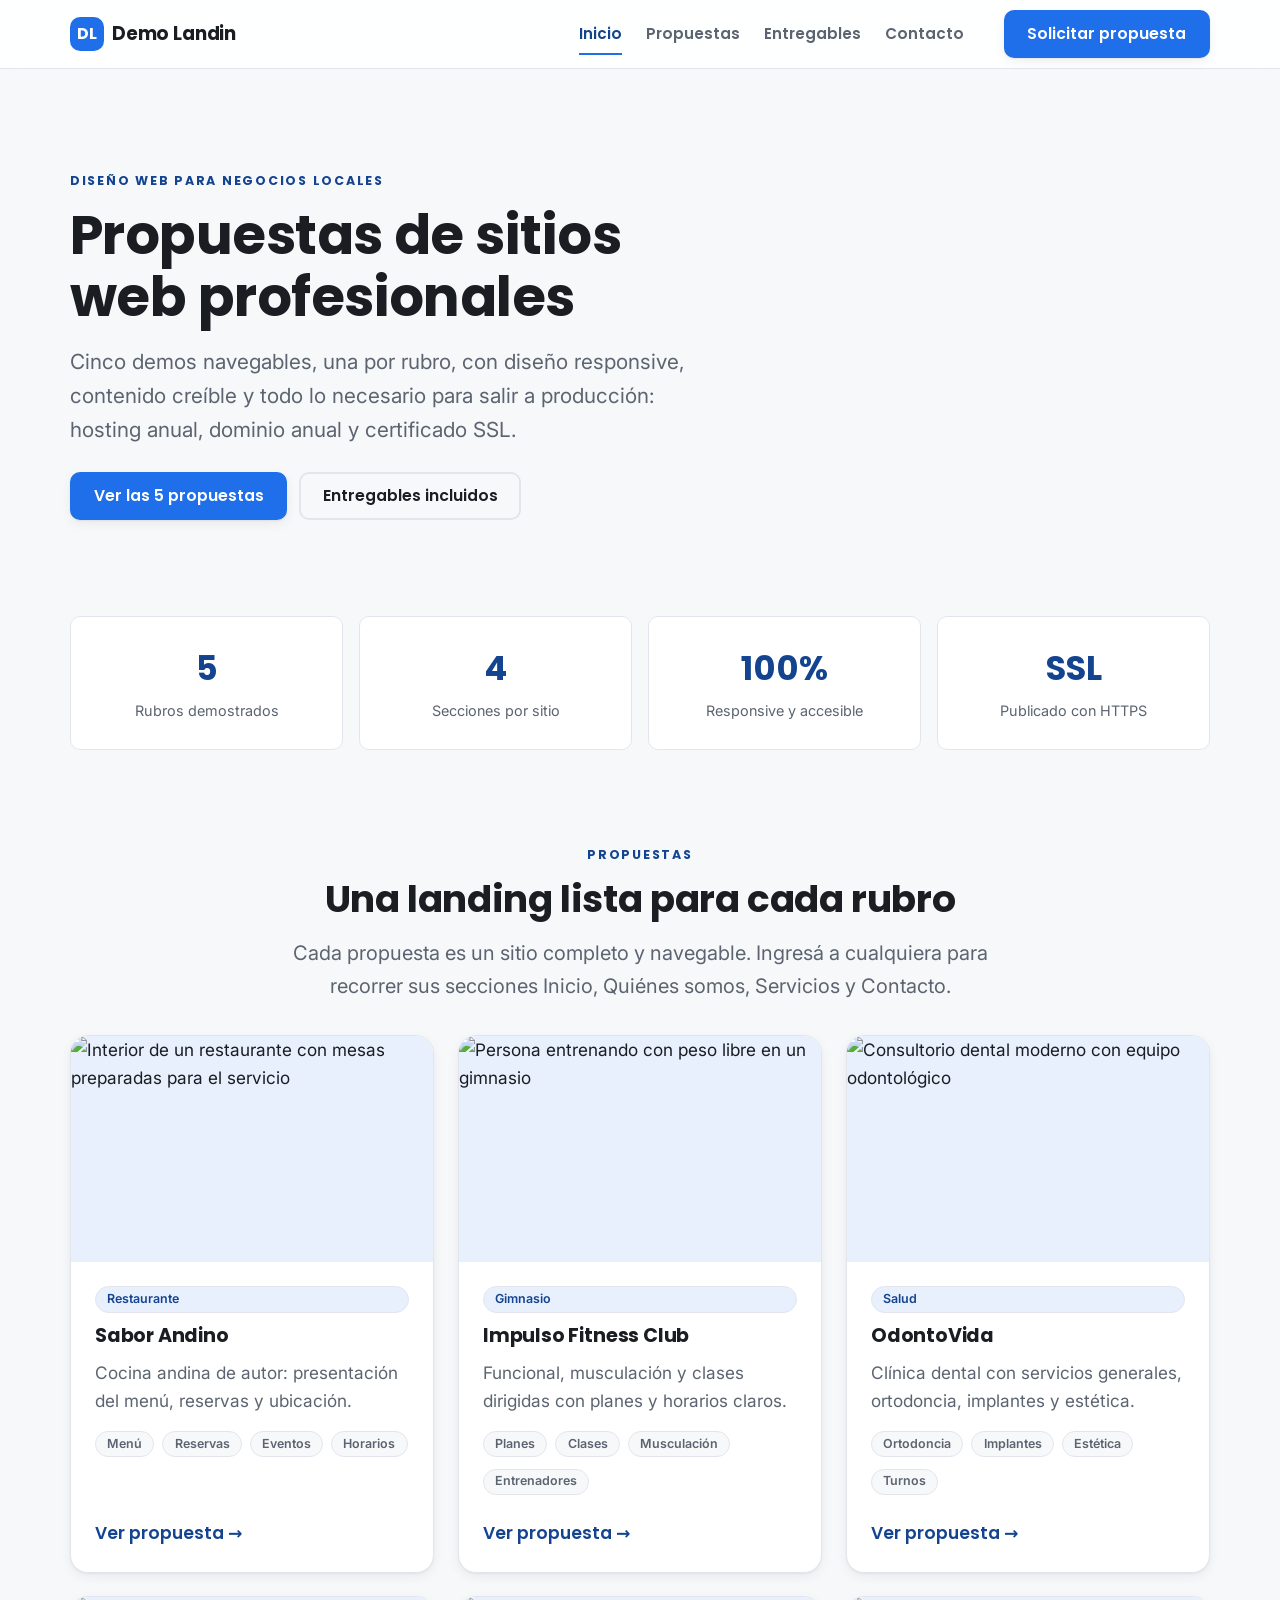
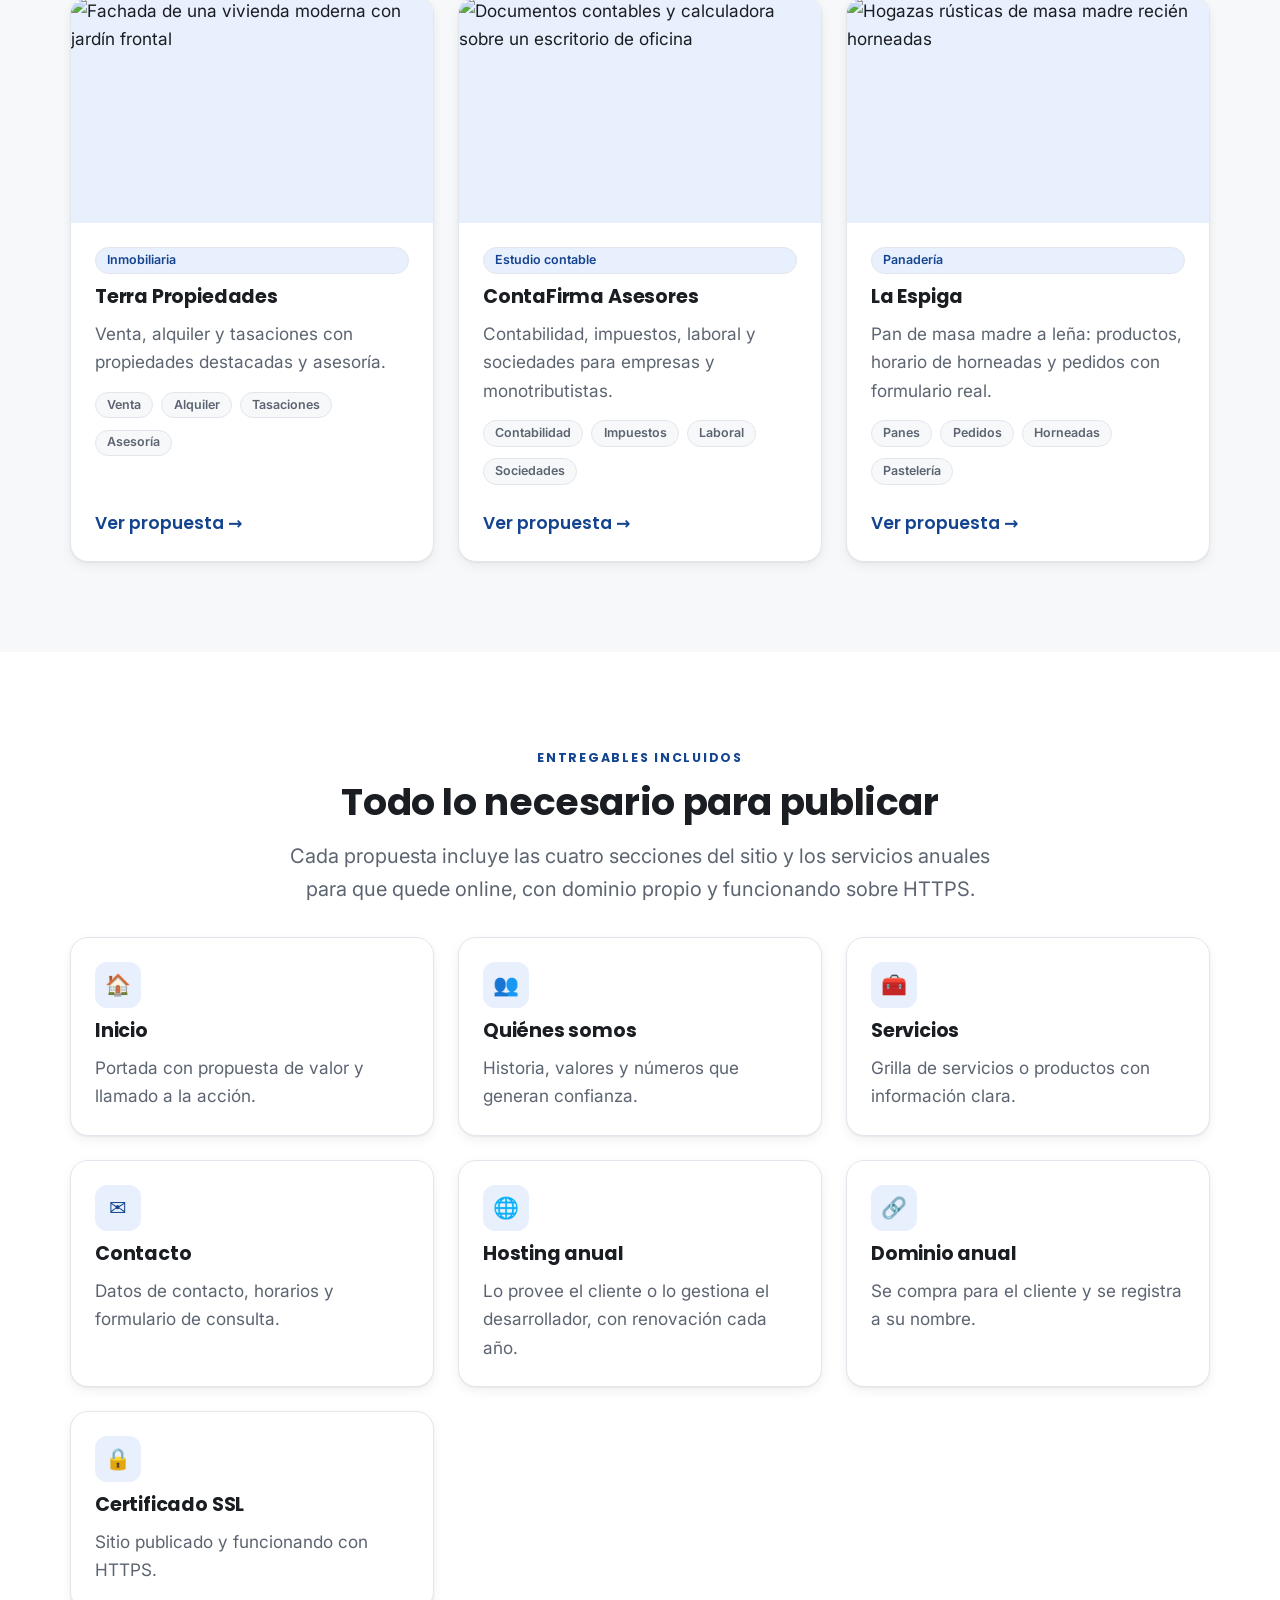
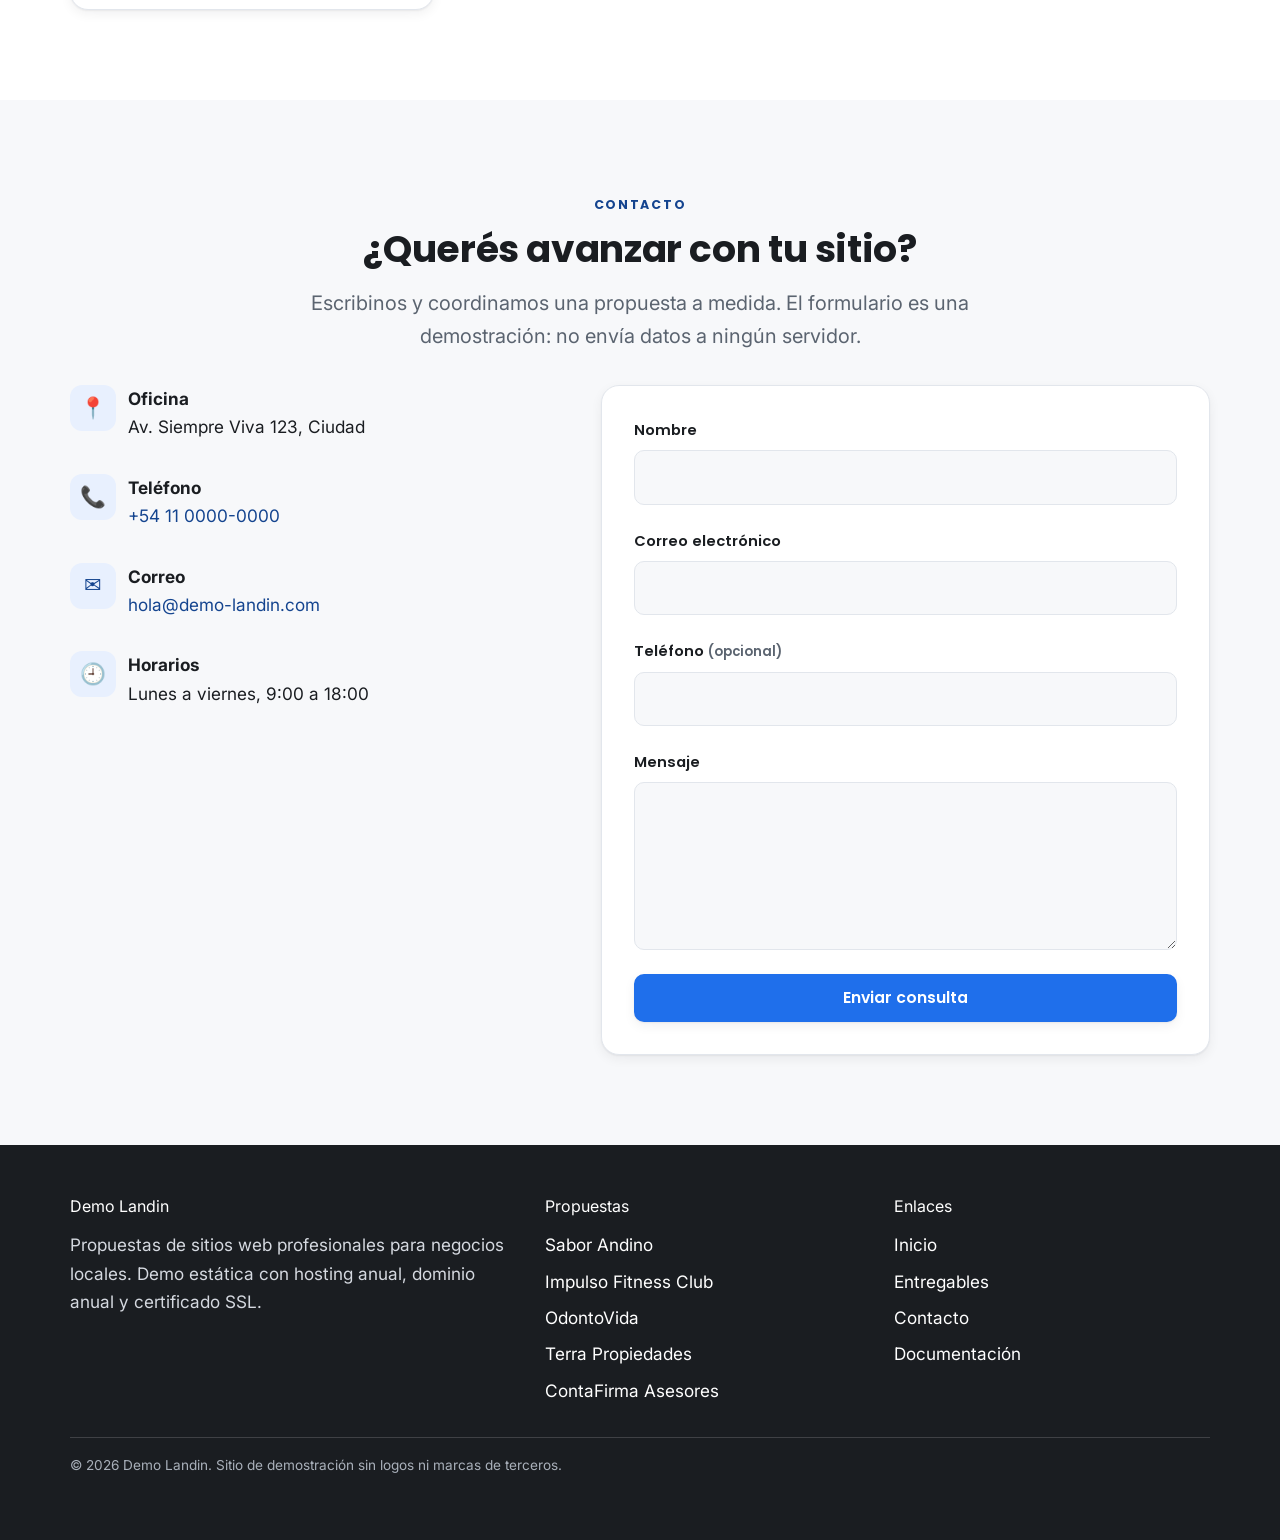
==== commit 56ca7560: "feat(landing): add bakery proposal (la espiga) Sexta propuesta del hub: panadería artesanal con pan " ====
--- a/index.html
+++ b/index.html
@@ -210,6 +210,29 @@
               </div>
             </div>
           </article>
+
+          <!-- Panadería -->
+          <article class="card reveal">
+            <div class="card__media">
+              <img
+                src="https://images.unsplash.com/photo-1509440159596-0249088772ff?auto=format&amp;fit=crop&amp;w=800&amp;q=80"
+                alt="Hogazas rústicas de masa madre recién horneadas" loading="lazy">
+            </div>
+            <div class="card__body">
+              <span class="badge">Panadería</span>
+              <h3 class="card__title">La Espiga</h3>
+              <p class="card__text">Pan de masa madre a leña: productos, horario de horneadas y pedidos con formulario real.</p>
+              <ul class="tags">
+                <li><span class="badge badge--muted">Panes</span></li>
+                <li><span class="badge badge--muted">Pedidos</span></li>
+                <li><span class="badge badge--muted">Horneadas</span></li>
+                <li><span class="badge badge--muted">Pastelería</span></li>
+              </ul>
+              <div class="card__footer">
+                <a class="card__link" href="propuestas/panaderia-la-espiga/index.html">Ver propuesta &rarr;</a>
+              </div>
+            </div>
+          </article>
         </div>
       </div>
     </section>
--- a/assets/css/base.css
+++ b/assets/css/base.css
@@ -342,14 +342,20 @@
   display: block;
   width: 20px;
   height: 2px;
+  border-radius: 2px;
   background: currentColor;
   transition: transform var(--transition), opacity var(--transition);
+}
+
+.nav__toggle-icon {
+  position: relative;
 }
 
 .nav__toggle-icon::before,
 .nav__toggle-icon::after {
   content: "";
-  position: relative;
+  position: absolute;
+  left: 0;
 }
 
 .nav__toggle-icon::before {
@@ -357,7 +363,7 @@
 }
 
 .nav__toggle-icon::after {
-  top: 5px;
+  top: 7px;
 }
 
 .nav.is-open .nav__toggle-icon {
@@ -675,6 +681,18 @@
   align-items: flex-start;
 }
 
+/* Allow long, unbreakable strings (emails, URLs) to shrink and wrap
+   instead of forcing horizontal overflow on very narrow screens. */
+.contact__info,
+.contact__item,
+.contact__item > * {
+  min-width: 0;
+}
+
+.contact__item a {
+  overflow-wrap: anywhere;
+}
+
 .form {
   display: grid;
   gap: var(--space-5);
@@ -776,6 +794,7 @@
 
 .footer a {
   color: #ffffff;
+  overflow-wrap: anywhere;
 }
 
 .footer a:hover {
@@ -863,11 +882,15 @@
     position: absolute;
     top: calc(100% + 10px);
     right: 0;
-    left: 0;
+    left: auto;
     display: none;
     flex-direction: column;
     align-items: stretch;
     gap: var(--space-1);
+    width: min(18rem, calc(100vw - 2 * var(--space-4)));
+    max-height: calc(100vh - var(--header-h) - 2 * var(--space-4));
+    max-height: calc(100dvh - var(--header-h) - 2 * var(--space-4));
+    overflow-y: auto;
     padding: var(--space-3);
     background: var(--surface);
     border: 1px solid var(--border);
